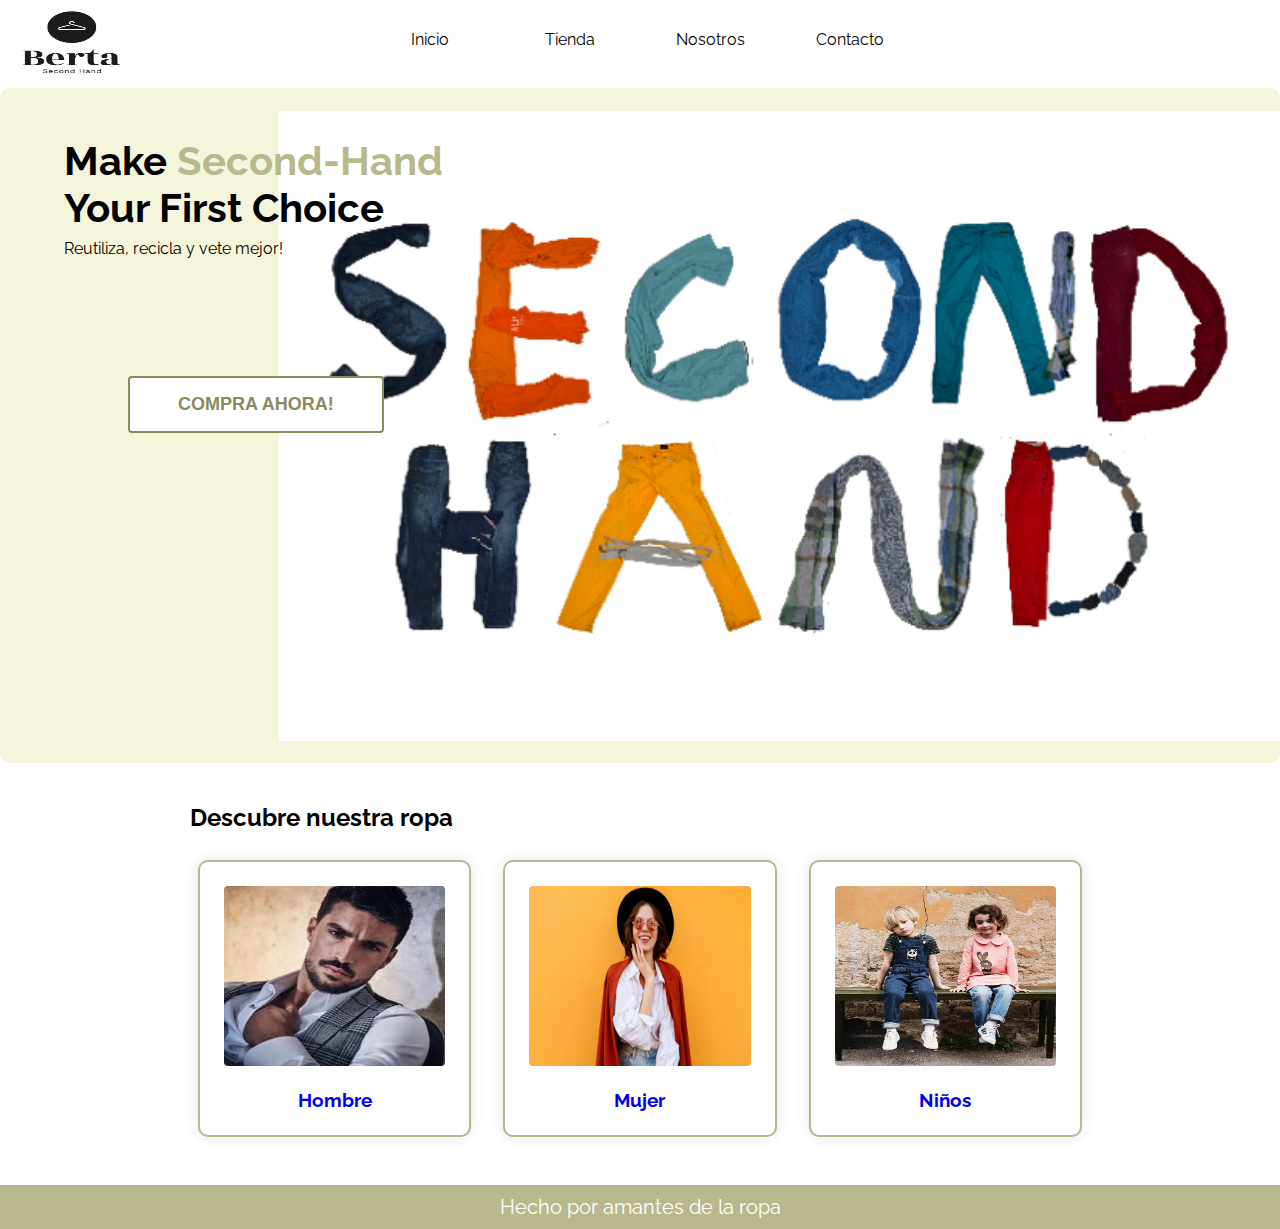
==== index.html @ d7f44450 "Primer commit" ====
<!DOCTYPE html>
<html lang="en">
<head>
    <meta charset="UTF-8">
    <meta http-equiv="X-UA-Compatible" content="IE=edge">
    <meta name="viewport" content="width=device-width, initial-scale=1.0">
    <title>Berta - Second Hand Clothes</title>
    <link rel="stylesheet" href="styles/styles.css">
    <link href="https://fonts.googleapis.com/css2?family=Raleway:wght@100;300;700&display=swap" rel="stylesheet">
</head>
<body>
    <section class="banner">
        <nav>
            <div class="logo-wrapper">
                <img class="logo" src="./img/berta.jpeg" alt="Berta logo">
            </div>
            <div class="menu-wrapper">
                <ul class="menu">
                    <a href="#"><li>Inicio</li></a>
                    <a href="#"><li>Tienda</li></a>
                    <a href="#"><li>Nosotros</li></a>
                    <a href="#"><li>Contacto</li></a>
                </ul>
            </div>
        </nav>
    </section>
    <section class="content">
        <div class="banner-content">
            <h1>Make <span class="text-color">Second-Hand</span> <br/>Your First Choice</h1>
            <p class="bot-from-h1">Reutiliza, recicla y vete mejor!</p>
            <button class="btn-white">COMPRA AHORA!</button>
        </div>
    </section>

    <div class="container">
        <h2>Descubre nuestra ropa</h2>
        <div class="cards">
    
            <a href="#">

                <div class="card-white">
                    <img src="img/hombre.jpg" alt="Ropa hombre">
                    <h3>Hombre</h3>
                </div>
            </a>
                <a href="#">
                <div class="card-white">
                    <img src="img/mujer.jpg" alt="Ropa mujer">
                    <h3>Mujer</h3>
                </div>
            </a>
                <a href="#">
                <div class="card-white">
                    <img src="img/niños.jpg" alt="Ropa niños">
                    <h3>Niños</h3>
                </div>
            </a>
            </div>
      </div>
    
    <div class="footer">Hecho por amantes de la ropa</footer>
</body>
</html>
---- styles/styles.css ----
html, body{
    font-family: 'Raleway', sans-serif;
    margin: 0;
}

.banner{
    padding-top: 10px;
}

nav{
    width: 100%;
    display: flex;
    align-items: center;
}

.logo-wrapper{
    width: 15%;
    min-width: 102px;
    margin-left: 20px;
}

.logo{
    width: 102px;
    height: 64px;
}

.menu-wrapper{
    width: 70%;
    text-align: center;
    display: flex;
    justify-content: center;
}

.menu{  
    display: flex;  
    padding: 0;
    box-sizing: border-box;
    list-style: none;   
}

.menu li{
    width: 100px;
    margin-right: 40px;
    margin-top: -10px;
    color: black;
}

.content{
    height: 75vh;
    display: flex;
    flex-direction:column;
    justify-content: center;
    background-color: beige;
    margin-top: 10px;
    border-radius: 10px;
}

.banner-content{
    background: url('../img/ropa2.png') no-repeat right;
    background-size: contain;
    height: 70vh;
}

a{
    text-decoration: none;
}

.text-color{
    color: #b8b88c;
}

h1{
    font-weight: 700;
    font-size: 40px;
    position: absolute;
    left: 5%;
}

h3{
    text-align: center;
}

.bot-from-h1{
    margin-top: 10%;
    margin-left: 5%;
}

.btn-white {
    background-color:  white;
    color: #8a8a5c;
    padding: 16px 48px;
    border-radius: 4px;
    border: 2px #8a8a5c solid;
    display: inline-block;
    text-decoration: none;
    transition: .3s;
    font-size: 18px;
    font-weight: bold;
    margin-top: 8%;
    margin-left: 10%;
}

.btn-white:hover {
    background-color:  #b8b88c;
    color: white;
}

.cards {
    display: grid;
    grid-template-columns: 1fr 1fr 1fr;
    grid-gap: 16px;
  }

.card-white {
    background: white;
    box-shadow: 0 0 16px rgba(0,0,0,0.1);
    border-radius: 10px;
    padding: 24px;
    margin: 8px;
    flex-grow: 1;
    border: 2px #b8b88c solid;
  }
  
  .card-white img {
    width: 100%;
    height: 180px;
    object-fit: fill;
    border-radius: 4px;
  }
  
  .card-white h3 {
    margin-bottom: 0;
  }
  
  .footer {
    background: #b8b88c;
    color: white;
    text-align: center;
    font-size: 20px;
    padding: 10px 0px;
  }
  
  .container {
    width: 900px;
    margin: 40px auto;
  }
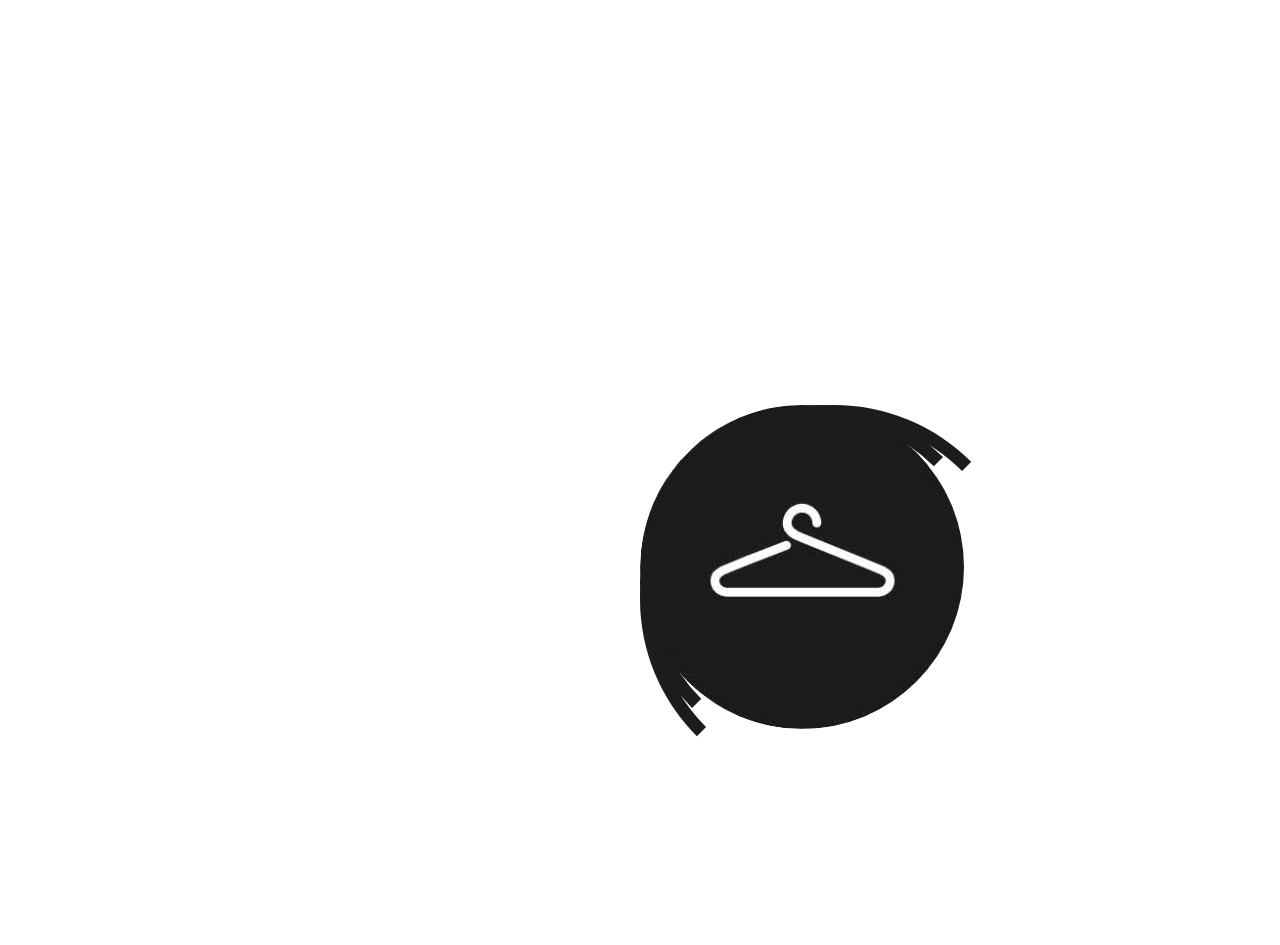
==== commit bac9a2bf: "Animacion+iframe" ====
--- a/index.html
+++ b/index.html
@@ -7,57 +7,71 @@
     <title>Berta - Second Hand Clothes</title>
     <link rel="stylesheet" href="styles/styles.css">
     <link href="https://fonts.googleapis.com/css2?family=Raleway:wght@100;300;700&display=swap" rel="stylesheet">
+    <link rel="stylesheet" href="https://cdnjs.cloudflare.com/ajax/libs/font-awesome/5.15.0/css/all.min.css" integrity="sha512-BnbUDfEUfV0Slx6TunuB042k9tuKe3xrD6q4mg5Ed72LTgzDIcLPxg6yI2gcMFRyomt+yJJxE+zJwNmxki6/RA==" crossorigin="anonymous" referrerpolicy="no-referrer" />
+
 </head>
 <body>
-    <section class="banner">
+    <div id="loader-container">
+        <div class="loader"></div>
+        <div class="loader2"></div>
+        <div class="loader3"></div>
+    </div>
+    <div id="home" style="display: none;">
+    <header>
         <nav>
             <div class="logo-wrapper">
-                <img class="logo" src="./img/berta.jpeg" alt="Berta logo">
+                <a href="index.html">
+                    <img class="logo" src="./img/berta.jpeg" alt="Berta logo">
+                </a>
             </div>
             <div class="menu-wrapper">
                 <ul class="menu">
-                    <a href="#"><li>Inicio</li></a>
-                    <a href="#"><li>Tienda</li></a>
-                    <a href="#"><li>Nosotros</li></a>
-                    <a href="#"><li>Contacto</li></a>
+                    <a href="#"><li><i class="fas fa-shopping-cart"></i>Tienda</li></a>
+                    <a href="locals.html"><li><i class="fas fa-home"></i>Nuestros Locales</li></a>
+                    <a href="contact.html"><li><i class="fas fa-phone-alt"></i>Contacto</li></a>
                 </ul>
             </div>
         </nav>
-    </section>
+    </header>
     <section class="content">
         <div class="banner-content">
-            <h1>Make <span class="text-color">Second-Hand</span> <br/>Your First Choice</h1>
-            <p class="bot-from-h1">Reutiliza, recicla y vete mejor!</p>
+            <h1>Haz <span class="text-color">Second-Hand</span> <br/>Tu Primer Opción</h1>
+            <p class="bot-from-h1">Reutiliza, recicla y luce mejor!</p>
             <button class="btn-white">COMPRA AHORA!</button>
         </div>
     </section>
-
+    
     <div class="container">
-        <h2>Descubre nuestra ropa</h2>
+        <h2>Descubre nuestras prendas</h2>
         <div class="cards">
-    
-            <a href="#">
-
+            
+            <a href="#">                
                 <div class="card-white">
-                    <img src="img/hombre.jpg" alt="Ropa hombre">
-                    <h3>Hombre</h3>
+                    <img src="img/hombre.jpg" alt="Men clothes">
+                    <h3>Men</h3>
                 </div>
             </a>
-                <a href="#">
+            <a href="#">
                 <div class="card-white">
-                    <img src="img/mujer.jpg" alt="Ropa mujer">
-                    <h3>Mujer</h3>
+                    <img src="img/mujer.jpg" alt="Women clothes">
+                    <h3>Women</h3>
                 </div>
             </a>
-                <a href="#">
+            <a href="#">
                 <div class="card-white">
-                    <img src="img/niños.jpg" alt="Ropa niños">
-                    <h3>Niños</h3>
+                    <img src="img/niños.jpg" alt="Kids clothes">
+                    <h3>Kids</h3>
                 </div>
             </a>
-            </div>
-      </div>
-    
-    <div class="footer">Hecho por amantes de la ropa</footer>
+        </div>
+    </div>
+    <section class="content">
+        <div style="margin: auto; padding-bottom: 4vh;">
+            <iframe width="820" height="450" style="margin: auto" src="https://www.youtube.com/embed/XbCXSXgkGXw" frameborder="0" allowfullscreen></iframe>
+        </div>
+    </section>
+    <footer>Hecho por amantes de la moda</footer>
+    </div>
+    <script src="js/app.js"></script>
 </body>
 </html>--- a/styles/styles.css
+++ b/styles/styles.css
@@ -3,8 +3,8 @@
     margin: 0;
 }
 
-.banner{
-    padding-top: 10px;
+header{
+    padding: 2vh;
 }
 
 nav{
@@ -39,10 +39,12 @@
 }
 
 .menu li{
-    width: 100px;
-    margin-right: 40px;
-    margin-top: -10px;
+    width: 14vw;
     color: black;
+}
+
+.menu li i{
+    padding: .5vw;
 }
 
 .content{
@@ -52,7 +54,26 @@
     justify-content: center;
     background-color: beige;
     margin-top: 10px;
-    border-radius: 10px;
+}
+
+.forms{
+    height: 83vh;
+    display: flex;
+    flex-direction: row;
+    align-items: center;
+    background-image: linear-gradient(#DBD1C6 10%,#D9D0C9 15%,#DBD4CC 25%,#E3DED8 45%,#EBE7E0 90%);
+    margin-top: 10px;
+}
+
+.imagen{
+    background: url('../img/second-hand-form.png') no-repeat;
+    background-size: cover;
+    width: 50%;
+    height: 100%;
+}
+
+.test{
+    margin: auto;
 }
 
 .banner-content{
@@ -78,11 +99,23 @@
 
 h3{
     text-align: center;
+    color: black;
 }
 
 .bot-from-h1{
     margin-top: 10%;
     margin-left: 5%;
+}
+
+.btn-primary{
+    background-color: #ACA38E !important;
+    border-color: #ACA38E !important;
+}
+
+.btn-primary:hover {
+    color: #fff;
+    background-color: #A39881 !important;
+    border-color: #a29984 !important;
 }
 
 .btn-white {
@@ -101,7 +134,7 @@
 }
 
 .btn-white:hover {
-    background-color:  #b8b88c;
+    background-color:  #8a8a5c;
     color: white;
 }
 
@@ -119,28 +152,143 @@
     margin: 8px;
     flex-grow: 1;
     border: 2px #b8b88c solid;
-  }
-  
-  .card-white img {
+}
+
+.card-white img {
     width: 100%;
     height: 180px;
     object-fit: fill;
     border-radius: 4px;
-  }
-  
-  .card-white h3 {
+}
+
+.card-white h3 {
     margin-bottom: 0;
-  }
-  
-  .footer {
+}
+
+footer {
     background: #b8b88c;
     color: white;
     text-align: center;
     font-size: 20px;
     padding: 10px 0px;
-  }
-  
-  .container {
+    position:fixed;
+    bottom: 0;
+    width: 100%
+}
+
+.container {
     width: 900px;
     margin: 40px auto;
-  }+}
+
+.local-container{
+    background-color: #D8D3CD;
+    display: flex;
+    padding: 4vh;
+    flex-direction: column;
+    align-items: center;
+}
+
+.locales {
+    display: grid;
+    grid-template-columns: repeat(2, 1fr);
+    gap: 2vh 2vw;
+    padding: 5vh;
+    margin-left: 3.25%;
+}
+
+.local{
+    color: grey;
+    cursor: pointer;
+}
+
+.mapa-container {
+    padding-bottom: 4vh;
+}
+
+#mapa {
+    height: 50vh;
+    width: 42vw;
+    border-radius: 10px;
+}
+
+div#mapa.leaflet-container.leaflet-touch.leaflet-retina.leaflet-fade-anim.leaflet-grab.leaflet-touch-drag.leaflet-touch-zoom {
+    position: sticky !important;
+}
+
+.leaflet-popup-content h4 {
+    margin: 0;
+}
+
+.leaflet-popup-content p {
+    margin: 0;
+}
+
+
+#loader-container {
+    position: relative;
+    width: 60vh;
+    height: 60vh;
+    margin: auto;
+    top: 45vh;
+}
+
+#loader-container .loader{
+    position: absolute;
+    left: 50%;
+    width: 60%;
+    height: 60%;
+    background-size: cover;
+    background-image: url(../img/perchacirculo.png);
+    animation: loader 2s linear infinite;
+    border-radius: 50%;
+}
+
+#loader-container .loader2{
+    position: absolute;
+    left: 50%;
+    width: 61%;
+    height: 61%;
+    border: solid 1.5vh transparent;
+    border-top-color: #1C1C1C;
+    border-left-color: #1C1C1C;
+    border-radius: 50%;
+    animation: loader2 2s linear infinite;
+}
+
+#loader-container .loader3{
+    position: absolute;
+    left: 50%;
+    width: 67%;
+    height: 67%;
+    border: solid 1.5vh transparent;
+    border-top-color: #1C1C1C;
+    border-left-color: #1C1C1C;
+    border-radius: 50%;
+    animation: loader 2s linear infinite;
+}
+
+@keyframes loader {
+    0%{
+        transform: translate(-50%, -50%) rotate(0deg) ;
+    }
+    100%{
+        transform: translate(-50%, -50%) rotate(360deg) ;
+    }
+}
+
+@keyframes loader2 {
+    0%{
+        transform: translate(-50%, -50%) rotate(0deg) ;
+    }
+    100%{
+        transform: translate(-50%, -50%) rotate(-360deg) ;
+    }
+}
+
+@media only screen and (max-width: 600px) {
+    .content {
+      background-color: lightblue;
+    }
+}
+
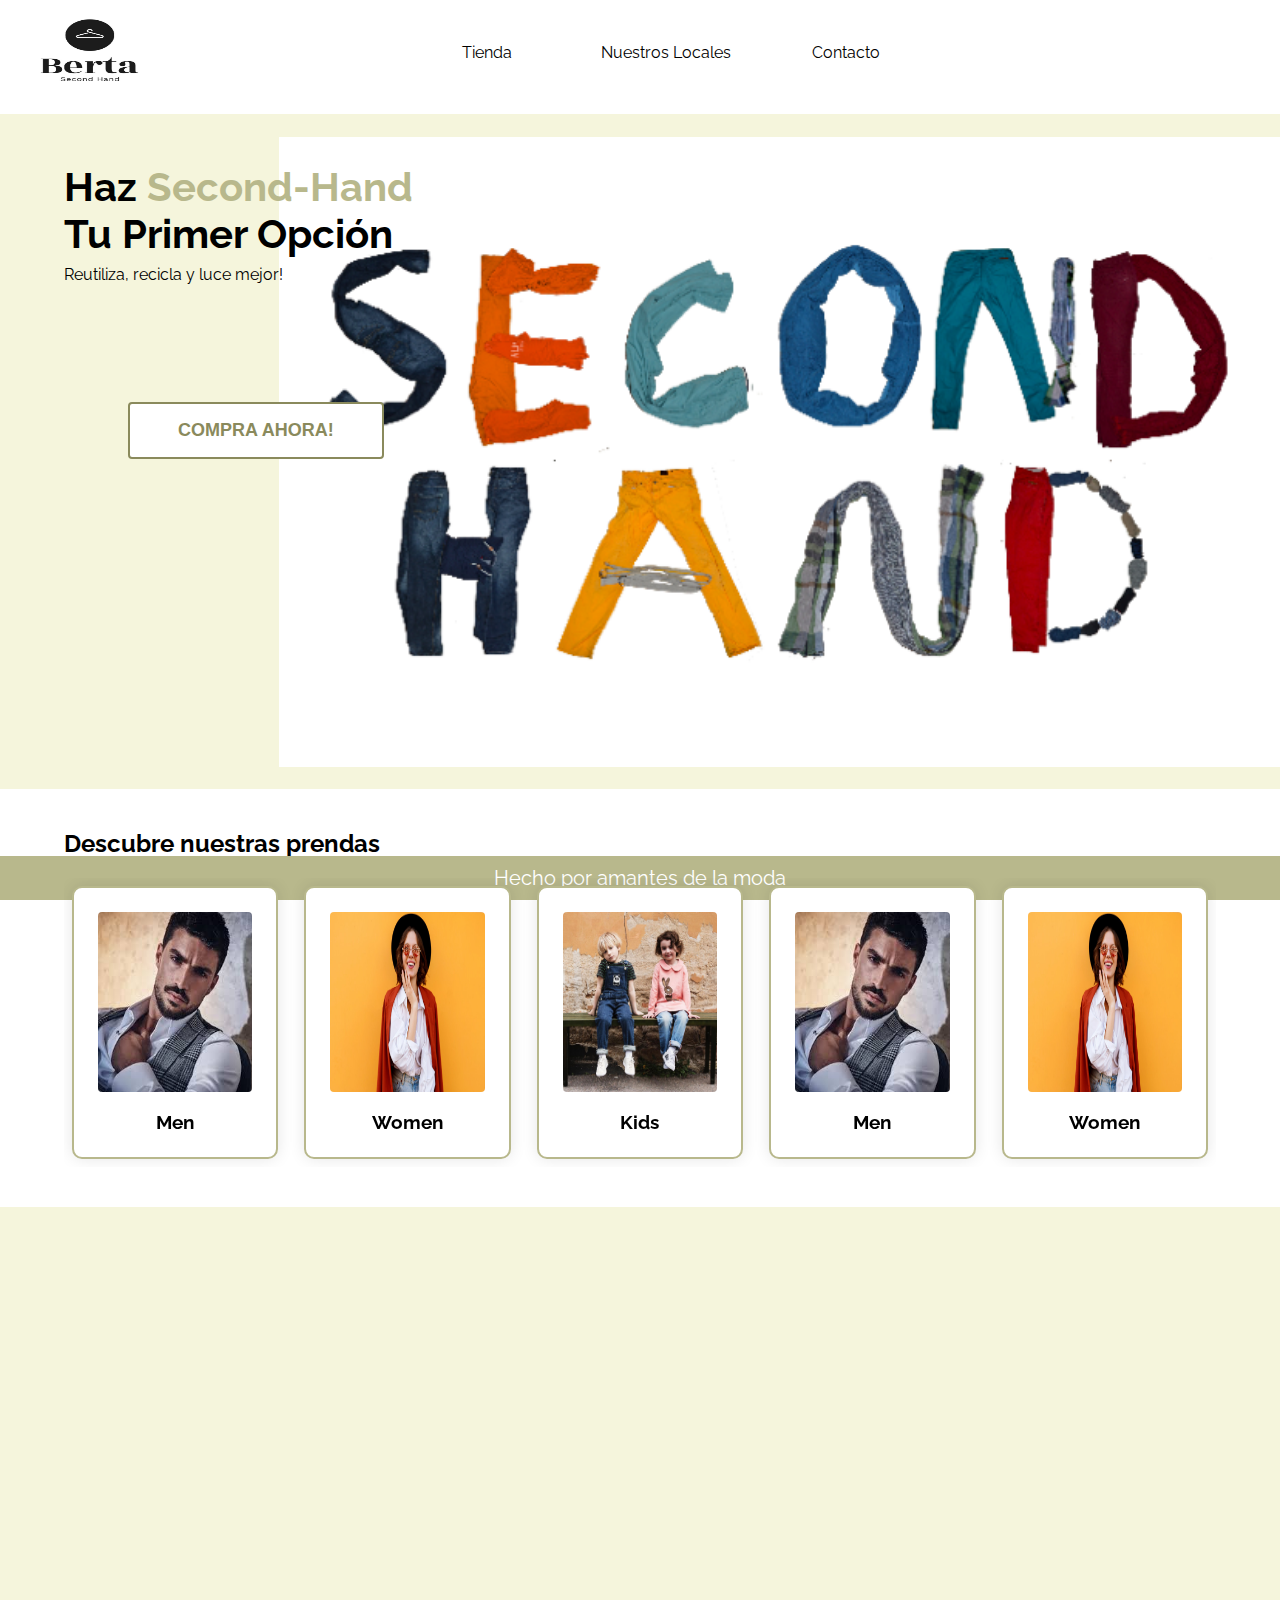
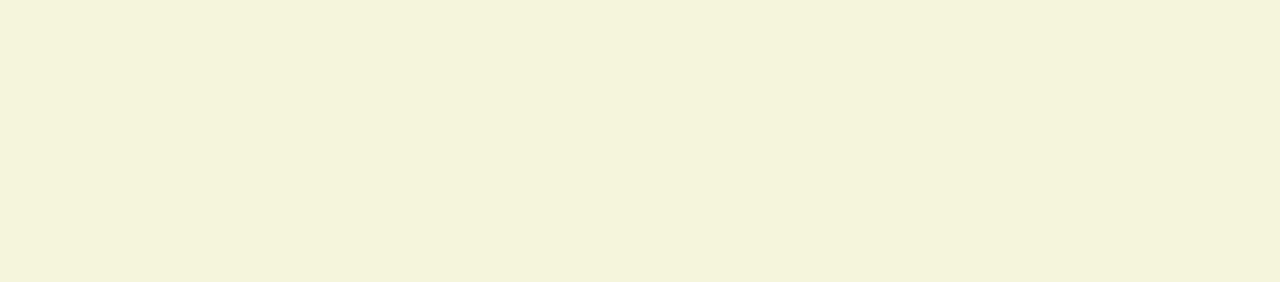
==== commit 28287b6d: "carousel y responsive" ====
--- a/index.html
+++ b/index.html
@@ -8,15 +8,17 @@
     <link rel="stylesheet" href="styles/styles.css">
     <link href="https://fonts.googleapis.com/css2?family=Raleway:wght@100;300;700&display=swap" rel="stylesheet">
     <link rel="stylesheet" href="https://cdnjs.cloudflare.com/ajax/libs/font-awesome/5.15.0/css/all.min.css" integrity="sha512-BnbUDfEUfV0Slx6TunuB042k9tuKe3xrD6q4mg5Ed72LTgzDIcLPxg6yI2gcMFRyomt+yJJxE+zJwNmxki6/RA==" crossorigin="anonymous" referrerpolicy="no-referrer" />
-
+    <link rel="stylesheet" href="https://cdnjs.cloudflare.com/ajax/libs/OwlCarousel2/2.3.4/assets/owl.carousel.min.css">
+    <link rel="stylesheet"
+    href="https://cdnjs.cloudflare.com/ajax/libs/OwlCarousel2/2.3.4/assets/owl.theme.default.min.css">
 </head>
 <body>
-    <div id="loader-container">
+    <div id="loader-container" style="display: none;">
         <div class="loader"></div>
         <div class="loader2"></div>
         <div class="loader3"></div>
     </div>
-    <div id="home" style="display: none;">
+    <div id="home">
     <header>
         <nav>
             <div class="logo-wrapper">
@@ -36,14 +38,16 @@
     <section class="content">
         <div class="banner-content">
             <h1>Haz <span class="text-color">Second-Hand</span> <br/>Tu Primer Opción</h1>
-            <p class="bot-from-h1">Reutiliza, recicla y luce mejor!</p>
-            <button class="btn-white">COMPRA AHORA!</button>
+            <div class="centrado">
+                <p class="bot-from-h1">Reutiliza, recicla y luce mejor!</p>
+                <button class="btn-white">COMPRA AHORA!</button>
+            </div>
         </div>
     </section>
     
     <div class="container">
         <h2>Descubre nuestras prendas</h2>
-        <div class="cards">
+            <div class="owl-carousel owl-theme">
             
             <a href="#">                
                 <div class="card-white">
@@ -64,14 +68,42 @@
                 </div>
             </a>
         </div>
+        
     </div>
+        
+
     <section class="content">
         <div style="margin: auto; padding-bottom: 4vh;">
-            <iframe width="820" height="450" style="margin: auto" src="https://www.youtube.com/embed/XbCXSXgkGXw" frameborder="0" allowfullscreen></iframe>
+            <!-- <iframe width="820" height="450" style="margin: auto" src="https://www.youtube.com/embed/XbCXSXgkGXw" frameborder="0" allowfullscreen></iframe> -->
         </div>
     </section>
     <footer>Hecho por amantes de la moda</footer>
     </div>
     <script src="js/app.js"></script>
+    <script src="https://cdnjs.cloudflare.com/ajax/libs/jquery/2.2.2/jquery.min.js"></script>
+    <script src="https://cdnjs.cloudflare.com/ajax/libs/OwlCarousel2/2.1.3/owl.carousel.min.js"></script>
+    <script>
+    $(document).ready(function(){
+        $('.owl-carousel').owlCarousel({
+            items:4,
+            loop:true,
+            margin:10,
+            autoplay:true,
+            autoplayTimeout:2500,
+            autoplayHoverPause:true,
+            responsive:{
+                0:{
+                    items:1,
+                },
+                600:{
+                    items:3,                   
+                },
+                1000:{
+                    items:5, 
+                }
+            }
+        });
+    });
+    </script>
 </body>
 </html>--- a/styles/styles.css
+++ b/styles/styles.css
@@ -138,19 +138,12 @@
     color: white;
 }
 
-.cards {
-    display: grid;
-    grid-template-columns: 1fr 1fr 1fr;
-    grid-gap: 16px;
-  }
-
 .card-white {
     background: white;
     box-shadow: 0 0 16px rgba(0,0,0,0.1);
     border-radius: 10px;
     padding: 24px;
     margin: 8px;
-    flex-grow: 1;
     border: 2px #b8b88c solid;
 }
 
@@ -177,7 +170,7 @@
 }
 
 .container {
-    width: 900px;
+    width: 90vw;
     margin: 40px auto;
 }
 
@@ -288,7 +281,23 @@
 
 @media only screen and (max-width: 600px) {
     .content {
-      background-color: lightblue;
-    }
-}
-
+        height: 60vh;
+    }
+    .banner-content {
+        background: url(../img/ropa2.png) no-repeat bottom;
+        background-size: contain;
+        display: flex;
+        margin-bottom: 4vh;
+    }
+    .centrado {
+        margin: 0;
+    }
+    .bot-from-h1 {
+        margin: 0;
+        text-align: center;
+    }
+    .btn-white{
+        margin: 0;
+    }
+}
+
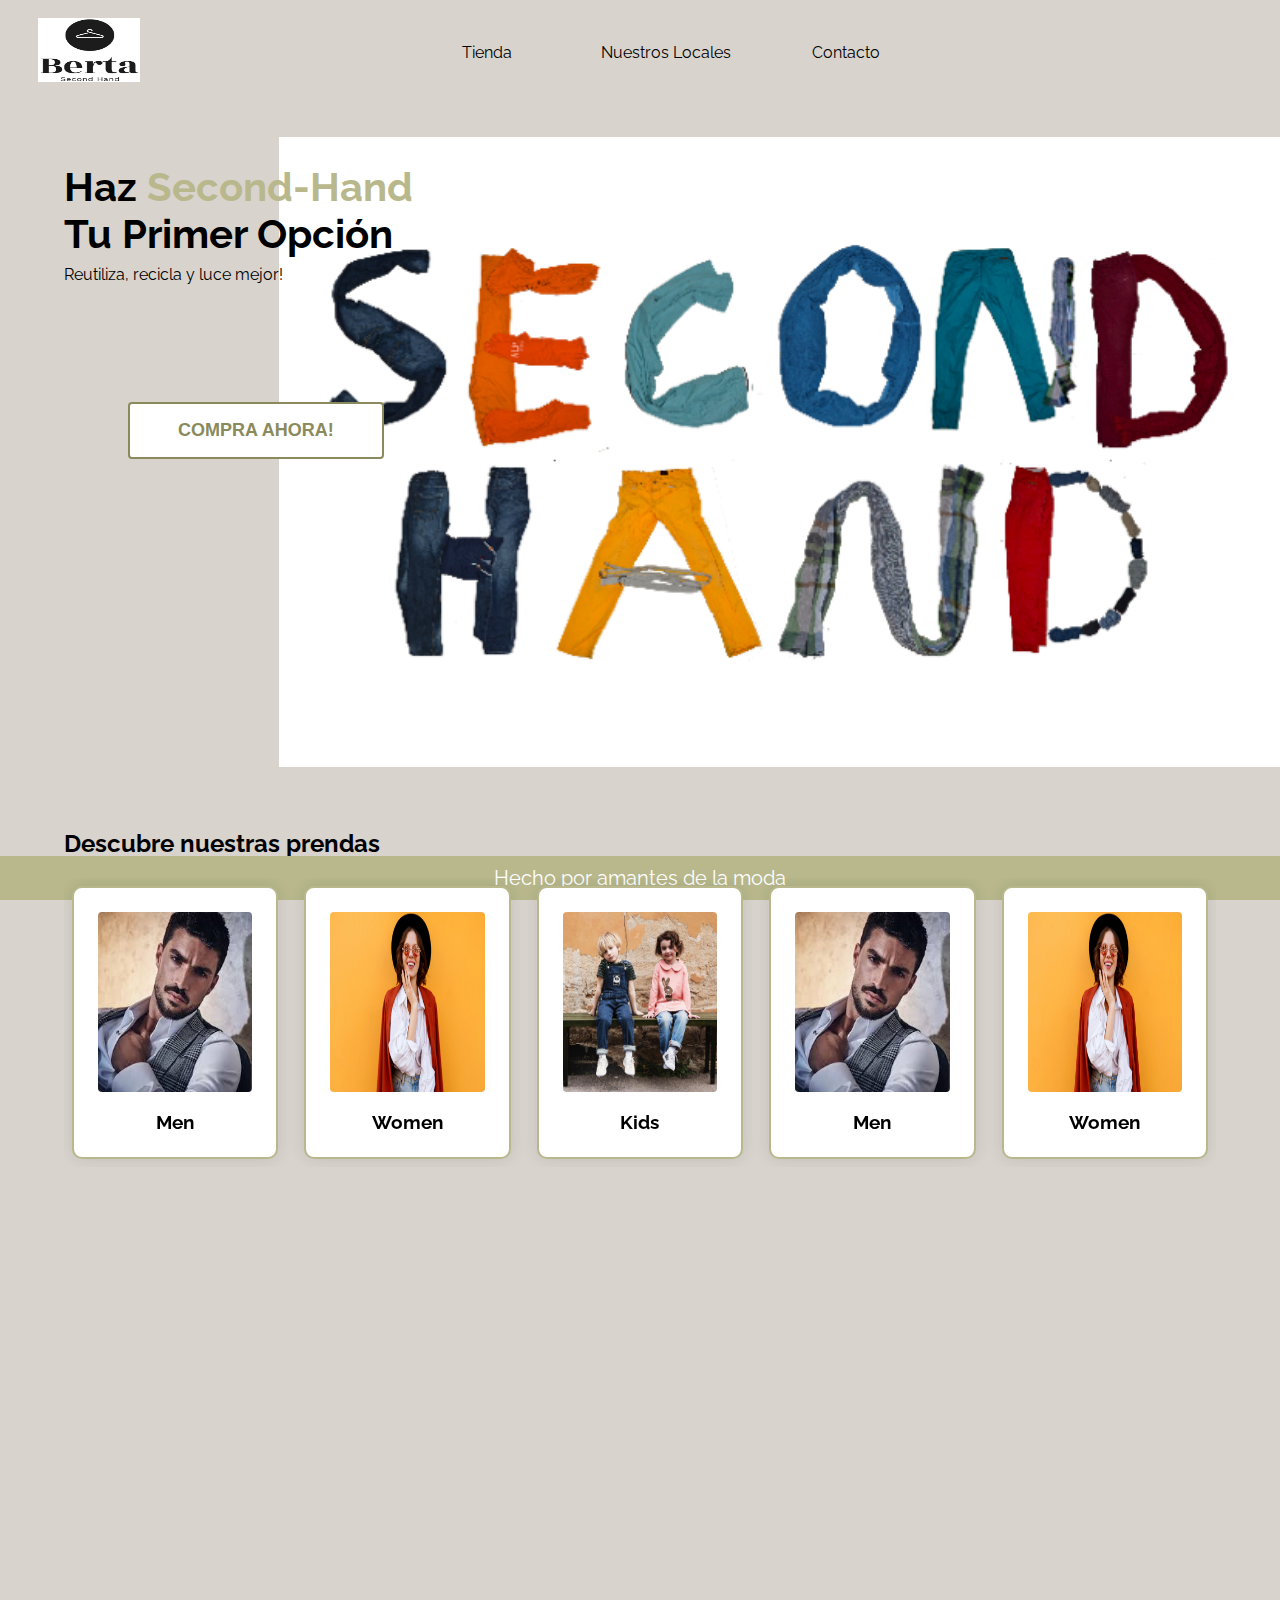
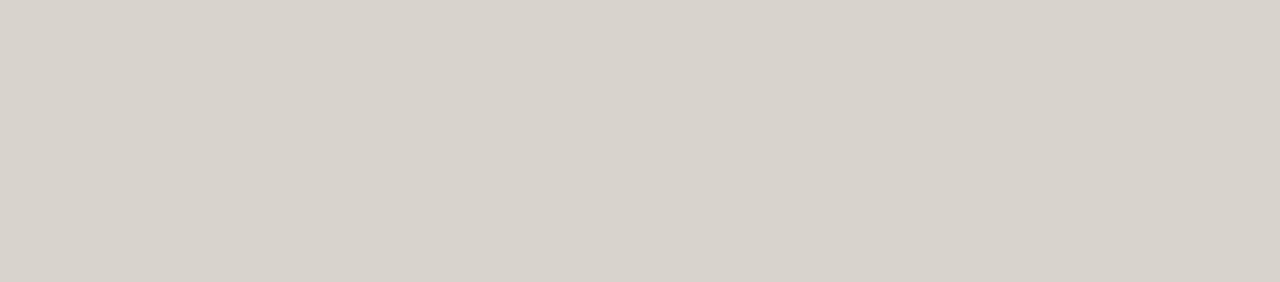
==== commit cfb02af6: "cambios final" ====
--- a/index.html
+++ b/index.html
@@ -74,7 +74,7 @@
 
     <section class="content">
         <div style="margin: auto; padding-bottom: 4vh;">
-            <!-- <iframe width="820" height="450" style="margin: auto" src="https://www.youtube.com/embed/XbCXSXgkGXw" frameborder="0" allowfullscreen></iframe> -->
+            <iframe width="820" height="450" style="margin: auto" src="https://www.youtube.com/embed/D6d-Tryo35k" frameborder="0" allowfullscreen></iframe>
         </div>
     </section>
     <footer>Hecho por amantes de la moda</footer>
--- a/styles/styles.css
+++ b/styles/styles.css
@@ -1,6 +1,7 @@
 html, body{
     font-family: 'Raleway', sans-serif;
     margin: 0;
+    background-color: #D8D3CD;
 }
 
 header{
@@ -52,7 +53,7 @@
     display: flex;
     flex-direction:column;
     justify-content: center;
-    background-color: beige;
+    background-color: #D8D3CD;
     margin-top: 10px;
 }
 
@@ -191,7 +192,7 @@
 }
 
 .local{
-    color: grey;
+    color: rgb(101, 101, 101);
     cursor: pointer;
 }
 
@@ -229,8 +230,8 @@
 #loader-container .loader{
     position: absolute;
     left: 50%;
-    width: 60%;
-    height: 60%;
+    width: 30%;
+    height: 30%;
     background-size: cover;
     background-image: url(../img/perchacirculo.png);
     animation: loader 2s linear infinite;
@@ -240,9 +241,9 @@
 #loader-container .loader2{
     position: absolute;
     left: 50%;
-    width: 61%;
-    height: 61%;
-    border: solid 1.5vh transparent;
+    width: 35%;
+    height: 35%;
+    border: solid .6vh transparent;
     border-top-color: #1C1C1C;
     border-left-color: #1C1C1C;
     border-radius: 50%;
@@ -252,9 +253,9 @@
 #loader-container .loader3{
     position: absolute;
     left: 50%;
-    width: 67%;
-    height: 67%;
-    border: solid 1.5vh transparent;
+    width: 41%;
+    height: 41%;
+    border: solid .6vh transparent;
     border-top-color: #1C1C1C;
     border-left-color: #1C1C1C;
     border-radius: 50%;
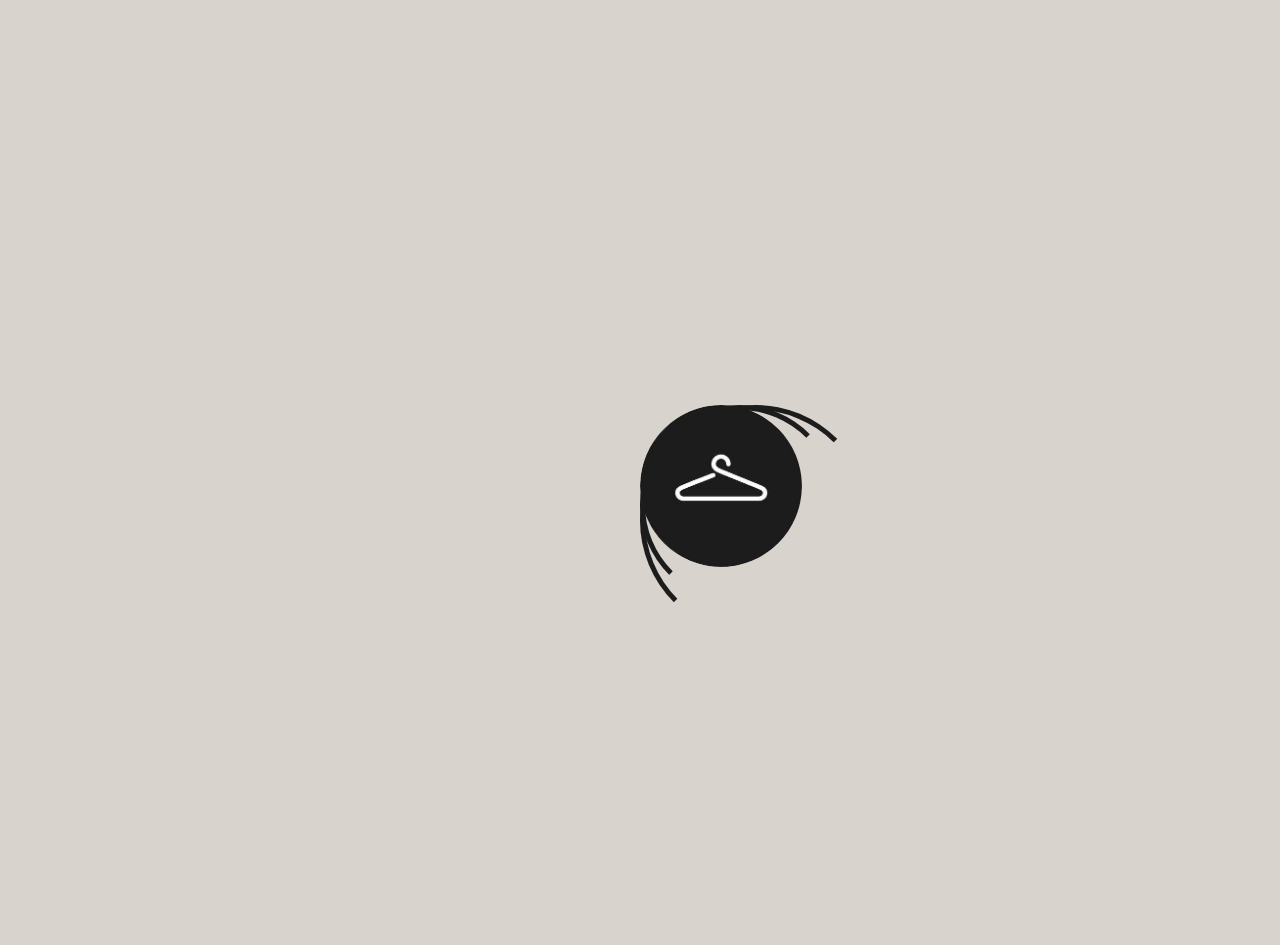
==== commit a8753c41: "TP0 finish" ====
--- a/index.html
+++ b/index.html
@@ -5,20 +5,20 @@
     <meta http-equiv="X-UA-Compatible" content="IE=edge">
     <meta name="viewport" content="width=device-width, initial-scale=1.0">
     <title>Berta - Second Hand Clothes</title>
-    <link rel="stylesheet" href="styles/styles.css">
     <link href="https://fonts.googleapis.com/css2?family=Raleway:wght@100;300;700&display=swap" rel="stylesheet">
     <link rel="stylesheet" href="https://cdnjs.cloudflare.com/ajax/libs/font-awesome/5.15.0/css/all.min.css" integrity="sha512-BnbUDfEUfV0Slx6TunuB042k9tuKe3xrD6q4mg5Ed72LTgzDIcLPxg6yI2gcMFRyomt+yJJxE+zJwNmxki6/RA==" crossorigin="anonymous" referrerpolicy="no-referrer" />
     <link rel="stylesheet" href="https://cdnjs.cloudflare.com/ajax/libs/OwlCarousel2/2.3.4/assets/owl.carousel.min.css">
     <link rel="stylesheet"
     href="https://cdnjs.cloudflare.com/ajax/libs/OwlCarousel2/2.3.4/assets/owl.theme.default.min.css">
+    <link rel="stylesheet" href="styles/styles.css">
 </head>
 <body>
-    <div id="loader-container" style="display: none;">
+    <div id="loader-container">
         <div class="loader"></div>
         <div class="loader2"></div>
         <div class="loader3"></div>
     </div>
-    <div id="home">
+    <div id="home" style="display: none;">
     <header>
         <nav>
             <div class="logo-wrapper">
@@ -37,44 +37,50 @@
     </header>
     <section class="content">
         <div class="banner-content">
-            <h1>Haz <span class="text-color">Second-Hand</span> <br/>Tu Primer Opción</h1>
+            <h1 id="quote">COMPRA <span class="text-color">ROPA</span> <br/>QUE DURE MÁS QUE LAS <span class="text-color">MODAS</span></h1>
             <div class="centrado">
                 <p class="bot-from-h1">Reutiliza, recicla y luce mejor!</p>
                 <button class="btn-white">COMPRA AHORA!</button>
+                <p class="bot-from-button">#ROPAVIEJA</p>
             </div>
         </div>
     </section>
     
     <div class="container">
         <h2>Descubre nuestras prendas</h2>
-            <div class="owl-carousel owl-theme">
-            
-            <a href="#">                
+            <div class="owl-carousel owl-theme">       
                 <div class="card-white">
-                    <img src="img/hombre.jpg" alt="Men clothes">
-                    <h3>Men</h3>
+                    <img src="img/carousel1" alt="Saco">
                 </div>
-            </a>
-            <a href="#">
                 <div class="card-white">
-                    <img src="img/mujer.jpg" alt="Women clothes">
-                    <h3>Women</h3>
+                    <img src="img/carousel2" alt="Jean">
                 </div>
-            </a>
-            <a href="#">
                 <div class="card-white">
-                    <img src="img/niños.jpg" alt="Kids clothes">
-                    <h3>Kids</h3>
+                    <img src="img/carousel3.jfif" alt="Remera">                    
                 </div>
-            </a>
+                <div class="card-white">
+                    <img src="img/carousel4.jfif" alt="Camisa">                    
+                </div>
+                <div class="card-white">
+                    <img src="img/carousel5.jfif" alt="Traje de Baño">                    
+                </div>
+                <div class="card-white">
+                    <img src="img/carousel6.jfif" alt="Falda">                    
+                </div>
+                <div class="card-white">
+                    <img src="img/carousel7.jfif" alt="Accesorio">                    
+                </div>
+                <div class="card-white">
+                    <img src="img/carousel8.jfif" alt="Zapatos">                    
+                </div>
         </div>
         
     </div>
         
 
-    <section class="content">
+    <section class="content iframe">
         <div style="margin: auto; padding-bottom: 4vh;">
-            <iframe width="820" height="450" style="margin: auto" src="https://www.youtube.com/embed/D6d-Tryo35k" frameborder="0" allowfullscreen></iframe>
+            <iframe src="https://www.youtube.com/embed/B5ElvV5cyFg?modestbranding=1&autohide=1&showinfo=0&controls=0" frameborder="0" allowfullscreen></iframe>
         </div>
     </section>
     <footer>Hecho por amantes de la moda</footer>
@@ -88,9 +94,14 @@
             items:4,
             loop:true,
             margin:10,
+            nav: true,
+            navText: [
+                "<i class='fa fa-angle-left fa-2x'></i>", "<i class='fa fa-angle-right fa-2x'></i>"
+            ],
             autoplay:true,
             autoplayTimeout:2500,
             autoplayHoverPause:true,
+            dots: false,
             responsive:{
                 0:{
                     items:1,
--- a/styles/styles.css
+++ b/styles/styles.css
@@ -1,304 +1,408 @@
-html, body{
-    font-family: 'Raleway', sans-serif;
-    margin: 0;
-    background-color: #D8D3CD;
-}
-
-header{
-    padding: 2vh;
-}
-
-nav{
-    width: 100%;
-    display: flex;
-    align-items: center;
-}
-
-.logo-wrapper{
-    width: 15%;
-    min-width: 102px;
-    margin-left: 20px;
-}
-
-.logo{
-    width: 102px;
-    height: 64px;
-}
-
-.menu-wrapper{
-    width: 70%;
-    text-align: center;
-    display: flex;
-    justify-content: center;
-}
-
-.menu{  
-    display: flex;  
-    padding: 0;
-    box-sizing: border-box;
-    list-style: none;   
-}
-
-.menu li{
-    width: 14vw;
-    color: black;
-}
-
-.menu li i{
-    padding: .5vw;
-}
-
-.content{
-    height: 75vh;
-    display: flex;
-    flex-direction:column;
-    justify-content: center;
-    background-color: #D8D3CD;
-    margin-top: 10px;
-}
-
-.forms{
-    height: 83vh;
-    display: flex;
-    flex-direction: row;
-    align-items: center;
-    background-image: linear-gradient(#DBD1C6 10%,#D9D0C9 15%,#DBD4CC 25%,#E3DED8 45%,#EBE7E0 90%);
-    margin-top: 10px;
-}
-
-.imagen{
-    background: url('../img/second-hand-form.png') no-repeat;
-    background-size: cover;
-    width: 50%;
-    height: 100%;
-}
-
-.test{
-    margin: auto;
-}
-
-.banner-content{
-    background: url('../img/ropa2.png') no-repeat right;
-    background-size: contain;
-    height: 70vh;
-}
-
-a{
-    text-decoration: none;
-}
-
-.text-color{
-    color: #b8b88c;
-}
-
-h1{
-    font-weight: 700;
-    font-size: 40px;
-    position: absolute;
-    left: 5%;
-}
-
-h3{
-    text-align: center;
-    color: black;
-}
-
-.bot-from-h1{
-    margin-top: 10%;
-    margin-left: 5%;
-}
-
-.btn-primary{
-    background-color: #ACA38E !important;
-    border-color: #ACA38E !important;
+html,
+body {
+  font-family: "Raleway", sans-serif;
+  margin: 0;
+  background-color: #d8d3cd;
+}
+
+header {
+  padding: 2vh;
+}
+
+nav {
+  width: 100%;
+  display: flex;
+  align-items: center;
+}
+
+.logo-wrapper {
+  width: 15%;
+  min-width: 102px;
+  margin-left: 20px;
+}
+
+.logo {
+  width: 102px;
+  height: 64px;
+}
+
+.menu-wrapper {
+  width: 70%;
+  text-align: center;
+  display: flex;
+  justify-content: center;
+}
+
+.menu {
+  display: flex;
+  padding: 0;
+  box-sizing: border-box;
+  list-style: none;
+}
+
+.menu li {
+  width: 14vw;
+  color: black;
+}
+
+.menu li i {
+  padding: 0.5vw;
+}
+
+.content {
+  height: 75vh;
+  display: flex;
+  flex-direction: column;
+  justify-content: center;
+  background-color: #d8d3cd;
+  margin-top: 10px;
+}
+
+.forms {
+  height: 83vh;
+  display: flex;
+  flex-direction: row;
+  align-items: center;
+  background-image: linear-gradient(
+    #dbd1c6 10%,
+    #d9d0c9 15%,
+    #dbd4cc 25%,
+    #e3ded8 45%,
+    #ebe7e0 90%
+  );
+  margin-top: 10px;
+}
+
+.imagen {
+  background: url("../img/second-hand-form.png") no-repeat;
+  background-size: cover;
+  width: 50%;
+  height: 100%;
+}
+
+.test {
+  margin: auto;
+}
+
+.banner-content {
+  background: url("../img/ropa2.png") no-repeat right;
+  background-size: contain;
+  height: 70vh;
+}
+
+a {
+  text-decoration: none;
+}
+
+.text-color {
+  color: #8e816f;
+}
+
+h1 {
+  font-weight: 700;
+  font-size: 2.5rem;
+  position: absolute;
+  left: 5%;
+}
+
+h3 {
+  text-align: center;
+  color: black;
+}
+
+.bot-from-h1 {
+  margin-top: 10%;
+  margin-left: 5%;
+}
+
+.btn-white {
+  background-color: white;
+  color: #8e816f;
+  padding: 10px 20px;
+  border-radius: 4px;
+  border: none;
+  display: inline-block;
+  text-decoration: none;
+  transition: 0.3s;
+  font-size: 14px;
+  font-weight: bold;
+  margin-left: 6.5%;
+}
+
+.btn-white:hover {
+  background-color: #8e816f;
+  color: white;
+}
+
+.bot-from-button {
+  margin-top: 15%;
+  margin-left: 31.5%;
+  font-weight: bolder;
+}
+
+.card-white {
+  background: white;
+  box-shadow: 0 0 16px rgba(0, 0, 0, 0.1);
+  border-radius: 10px;
+  padding: 10px;
+  margin: 8px;
+  border: none;
+}
+
+.card-white img {
+  width: 100%;
+  height: 80%;
+  object-fit: fill;
+  border-radius: 4px;
+}
+
+.card-white h3 {
+  margin-bottom: 0;
+}
+
+.owl-carousel {
+  z-index: 0;
+}
+
+footer {
+  background: #a39889;
+  color: white;
+  text-align: center;
+  font-size: 1rem;
+  padding: 3px 0px;
+  position: fixed;
+  bottom: 0;
+  width: 100%;
+}
+
+.btn-primary {
+  background-color: #aca38e !important;
+  border-color: #aca38e !important;
 }
 
 .btn-primary:hover {
-    color: #fff;
-    background-color: #A39881 !important;
-    border-color: #a29984 !important;
-}
-
-.btn-white {
-    background-color:  white;
-    color: #8a8a5c;
-    padding: 16px 48px;
-    border-radius: 4px;
-    border: 2px #8a8a5c solid;
-    display: inline-block;
-    text-decoration: none;
-    transition: .3s;
-    font-size: 18px;
-    font-weight: bold;
-    margin-top: 8%;
-    margin-left: 10%;
-}
-
-.btn-white:hover {
-    background-color:  #8a8a5c;
-    color: white;
-}
-
-.card-white {
-    background: white;
-    box-shadow: 0 0 16px rgba(0,0,0,0.1);
-    border-radius: 10px;
-    padding: 24px;
-    margin: 8px;
-    border: 2px #b8b88c solid;
-}
-
-.card-white img {
-    width: 100%;
-    height: 180px;
-    object-fit: fill;
-    border-radius: 4px;
-}
-
-.card-white h3 {
-    margin-bottom: 0;
-}
-
-footer {
-    background: #b8b88c;
-    color: white;
-    text-align: center;
-    font-size: 20px;
-    padding: 10px 0px;
-    position:fixed;
-    bottom: 0;
-    width: 100%
+  color: #fff;
+  background-color: #a39881 !important;
+  border-color: #a29984 !important;
 }
 
 .container {
-    width: 90vw;
-    margin: 40px auto;
-}
-
-.local-container{
-    background-color: #D8D3CD;
-    display: flex;
-    padding: 4vh;
-    flex-direction: column;
-    align-items: center;
+  width: 90vw;
+  margin: 40px auto;
+}
+
+.local-container {
+  background-color: #d8d3cd;
+  display: flex;
+  padding: 4vh;
+  flex-direction: column;
+  align-items: center;
 }
 
 .locales {
-    display: grid;
-    grid-template-columns: repeat(2, 1fr);
-    gap: 2vh 2vw;
-    padding: 5vh;
-    margin-left: 3.25%;
-}
-
-.local{
-    color: rgb(101, 101, 101);
-    cursor: pointer;
+  display: grid;
+  grid-template-columns: repeat(2, 1fr);
+  gap: 2vh 2vw;
+  padding: 5vh;
+  margin-left: 3.25%;
+}
+
+.local {
+  color: rgb(101, 101, 101);
+  cursor: pointer;
 }
 
 .mapa-container {
-    padding-bottom: 4vh;
+  padding-bottom: 4vh;
 }
 
 #mapa {
-    height: 50vh;
-    width: 42vw;
-    border-radius: 10px;
+  height: 50vh;
+  width: 42vw;
+  border-radius: 10px;
 }
 
 div#mapa.leaflet-container.leaflet-touch.leaflet-retina.leaflet-fade-anim.leaflet-grab.leaflet-touch-drag.leaflet-touch-zoom {
-    position: sticky !important;
+  position: sticky !important;
 }
 
 .leaflet-popup-content h4 {
-    margin: 0;
+  margin: 0;
 }
 
 .leaflet-popup-content p {
-    margin: 0;
-}
-
+  margin: 0;
+}
+
+iframe {
+  width: 70vw;
+  height: 65vh;
+  border-radius: 5px;
+  aspect-ratio: 16/9;
+}
+
+.indicaciones {
+  position: relative;
+  font-size: small;
+  line-height: 0;
+  vertical-align: baseline;
+  top: 1.5em;
+  margin-bottom: 1.5em;
+  color: rgb(63, 63, 63);
+}
 
 #loader-container {
-    position: relative;
-    width: 60vh;
-    height: 60vh;
-    margin: auto;
-    top: 45vh;
-}
-
-#loader-container .loader{
-    position: absolute;
-    left: 50%;
-    width: 30%;
-    height: 30%;
-    background-size: cover;
-    background-image: url(../img/perchacirculo.png);
-    animation: loader 2s linear infinite;
-    border-radius: 50%;
-}
-
-#loader-container .loader2{
-    position: absolute;
-    left: 50%;
-    width: 35%;
-    height: 35%;
-    border: solid .6vh transparent;
-    border-top-color: #1C1C1C;
-    border-left-color: #1C1C1C;
-    border-radius: 50%;
-    animation: loader2 2s linear infinite;
-}
-
-#loader-container .loader3{
-    position: absolute;
-    left: 50%;
-    width: 41%;
-    height: 41%;
-    border: solid .6vh transparent;
-    border-top-color: #1C1C1C;
-    border-left-color: #1C1C1C;
-    border-radius: 50%;
-    animation: loader 2s linear infinite;
+  position: relative;
+  width: 60vh;
+  height: 60vh;
+  margin: auto;
+  top: 45vh;
+}
+
+#loader-container .loader {
+  position: absolute;
+  left: 50%;
+  width: 30%;
+  height: 30%;
+  background-size: cover;
+  background-image: url(../img/perchacirculo.png);
+  animation: loader 2s linear infinite;
+  border-radius: 50%;
+}
+
+#loader-container .loader2 {
+  position: absolute;
+  left: 50%;
+  width: 35%;
+  height: 35%;
+  border: solid 0.6vh transparent;
+  border-top-color: #1c1c1c;
+  border-left-color: #1c1c1c;
+  border-radius: 50%;
+  animation: loader2 2s linear infinite;
+}
+
+#loader-container .loader3 {
+  position: absolute;
+  left: 50%;
+  width: 41%;
+  height: 41%;
+  border: solid 0.6vh transparent;
+  border-top-color: #1c1c1c;
+  border-left-color: #1c1c1c;
+  border-radius: 50%;
+  animation: loader 2s linear infinite;
 }
 
 @keyframes loader {
-    0%{
-        transform: translate(-50%, -50%) rotate(0deg) ;
-    }
-    100%{
-        transform: translate(-50%, -50%) rotate(360deg) ;
-    }
+  0% {
+    transform: translate(-50%, -50%) rotate(0deg);
+  }
+  100% {
+    transform: translate(-50%, -50%) rotate(360deg);
+  }
 }
 
 @keyframes loader2 {
-    0%{
-        transform: translate(-50%, -50%) rotate(0deg) ;
-    }
-    100%{
-        transform: translate(-50%, -50%) rotate(-360deg) ;
-    }
-}
-
-@media only screen and (max-width: 600px) {
-    .content {
-        height: 60vh;
+  0% {
+    transform: translate(-50%, -50%) rotate(0deg);
+  }
+  100% {
+    transform: translate(-50%, -50%) rotate(-360deg);
+  }
+}
+
+@media only screen and (max-width: 1265px) {
+    .bot-from-button {
+        display: none;
+    }
+    .bot-from-h1 {
+        margin-top: 15%;
+    }
+}
+
+@media only screen and (max-width: 720px) {
+    h1 {
+        font-size: 1.5rem;
     }
     .banner-content {
         background: url(../img/ropa2.png) no-repeat bottom;
-        background-size: contain;
-        display: flex;
-        margin-bottom: 4vh;
+        background-size: cover;
+        height: 100vh;
+    }
+    .content {
+        height: 62vh;
+    }
+    #mapa {
+        width: 100vw;
+        border-radius: 0;
     }
     .centrado {
-        margin: 0;
-    }
-    .bot-from-h1 {
-        margin: 0;
-        text-align: center;
-    }
-    .btn-white{
-        margin: 0;
-    }
-}
-
+        display: none;
+    }
+    .imagen {
+    display: none;
+    }
+    .test {
+    padding: 1vw 1vh;
+    }
+    .forms {
+        margin-top: -10px;
+    }
+    iframe {
+        height: 50vh;
+    }
+}
+
+@media only screen and (max-width: 375px) {
+    .menu {
+      flex-direction: column;
+    }
+    .content {
+      height: 60vh;
+    }
+    .banner-content {
+      background: url(../img/ropa2.png) no-repeat bottom;
+      background-size: contain;
+      display: flex;
+    }
+    h1 {
+      font-size: 1.5rem;
+    }
+    .centrado {
+      display: none;
+    }
+    .container {
+      height: 65vh;
+    }
+    .card-white img {
+      height: 45vh;
+    }
+    .btn-white {
+      top: 0;
+      left: -5vw;
+    }
+    .content.iframe {
+      height: 40vh;
+    }
+    iframe {
+      height: 30vh;
+    }
+    #mapa {
+      width: 100vw;
+      border-radius: 0;
+    }
+    .imagen {
+      display: none;
+    }
+    .test {
+      padding: 1vw 1vh;
+    }
+    .cel {
+      align-items: center;
+    }
+    .indicaciones {
+      line-height: 1;
+      text-align: center;
+    }
+  }